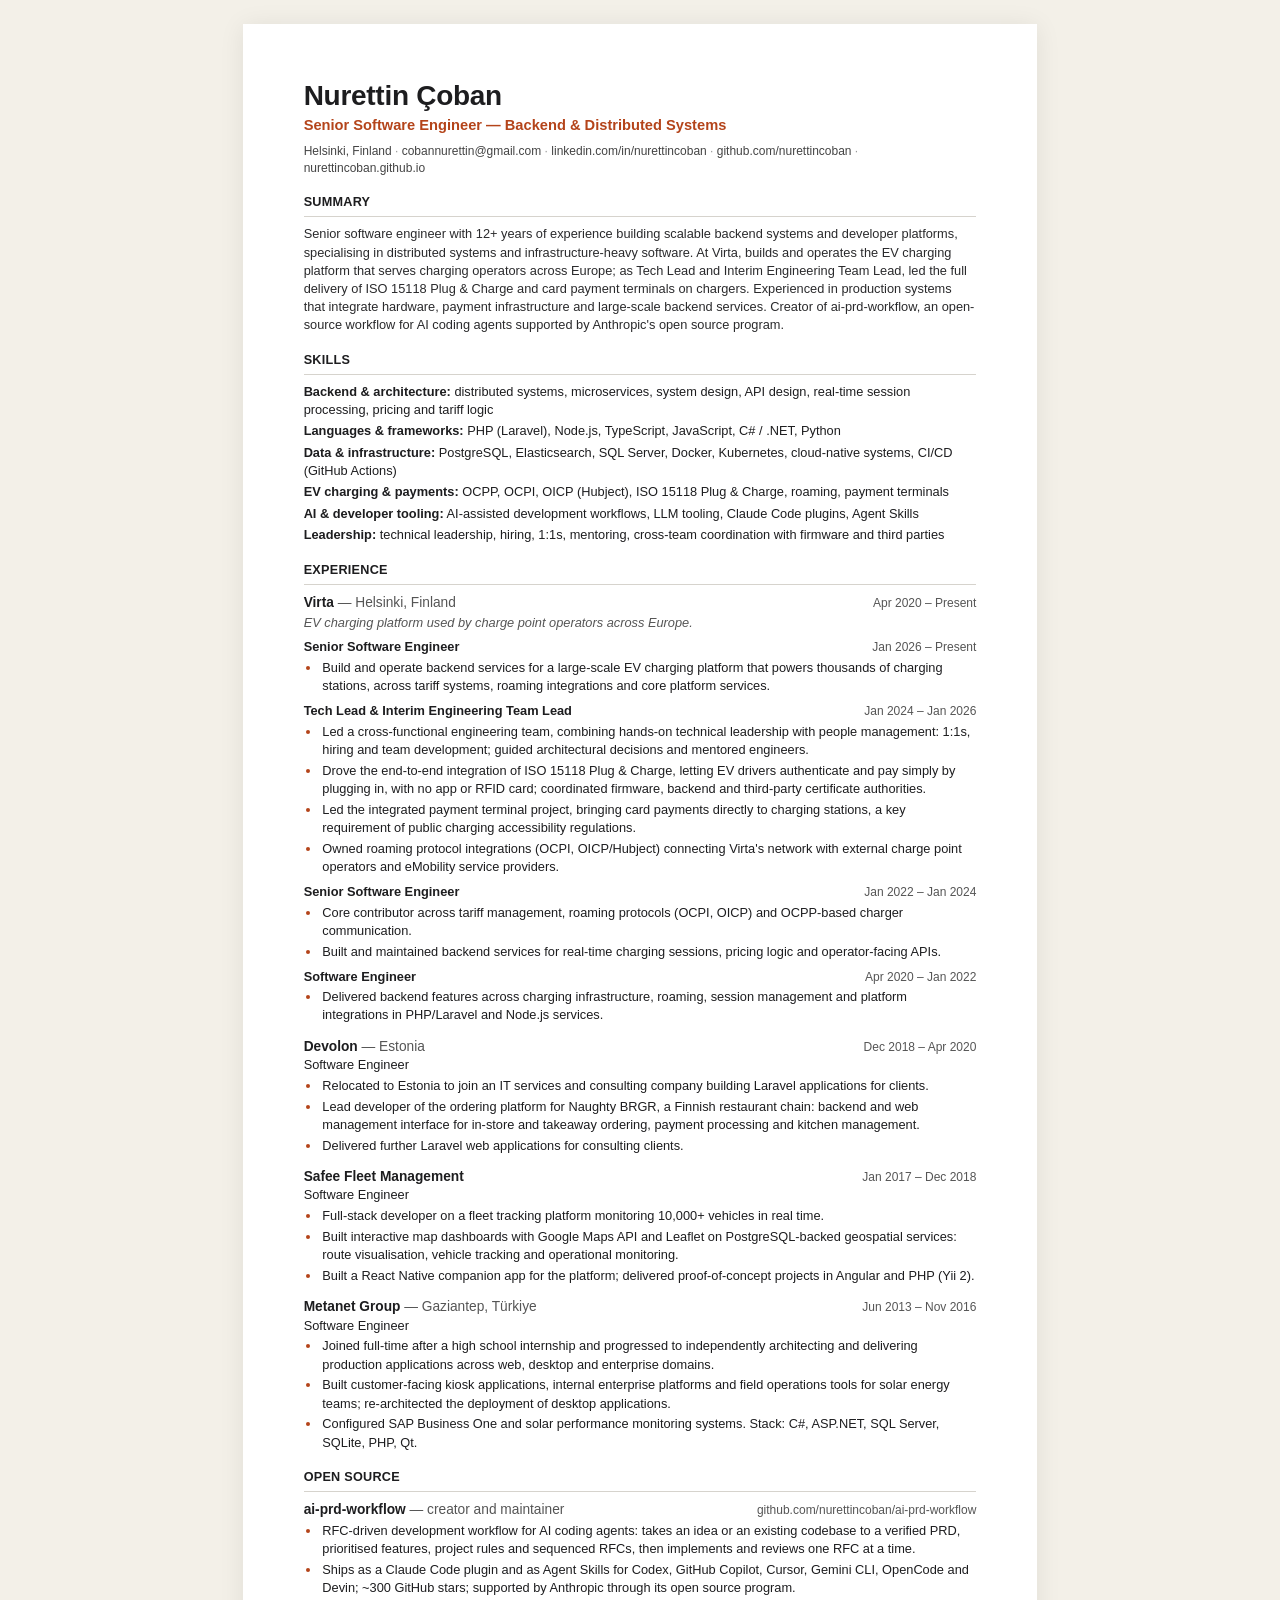
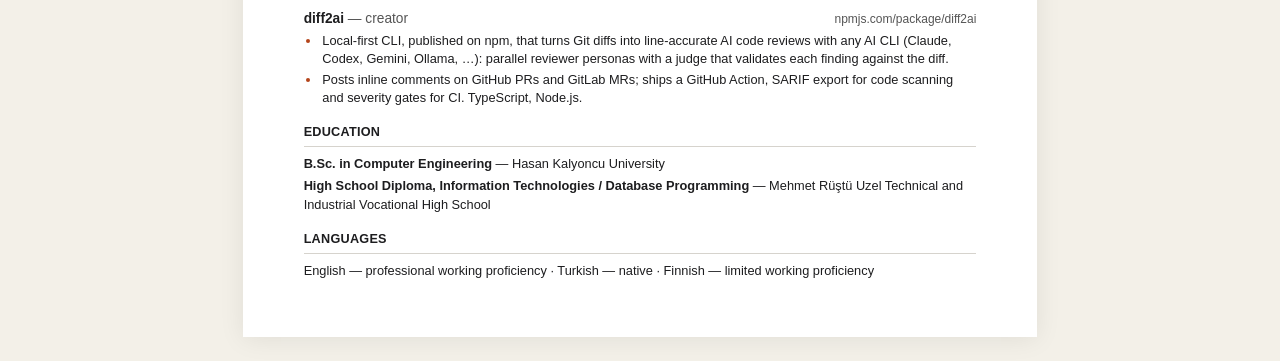
==== cv/index.html @ 09ffbfa0 "Organise the site into modules; drawn music 3 dB quieter One 1,520-line HTML file becomes a small, d" ====
<!doctype html>
<html lang="en">
<head>
<meta charset="utf-8">
<meta name="viewport" content="width=device-width, initial-scale=1">
<title>Nurettin Çoban — CV</title>
<!--
  The CV: this file is the source (and the web version, at /cv/); the PDF is printed
  from it. After editing, from the repository root:
    msedge --headless=new --no-pdf-header-footer --print-to-pdf=cv/nurettin-coban-cv.pdf cv/index.html
  Written for applicant tracking systems as much as for people: one column,
  standard section names, real text (no icons, tables or text in images), and
  the technologies spelled out where a recruiter's search would look for them.
-->
<style>
@page { size: A4; margin: 15mm 16mm 14mm; }
* { box-sizing: border-box; }
html { -webkit-print-color-adjust: exact; print-color-adjust: exact; }
body {
  margin: 0 auto; max-width: 178mm; color: #1d1d1f;
  font: 9.6pt/1.42 "Segoe UI", "Helvetica Neue", Arial, sans-serif;
}
a { color: inherit; text-decoration: none; }
header { margin-bottom: 10pt; }
h1 { font-size: 21pt; line-height: 1.1; letter-spacing: -.01em; margin: 0 0 3pt; font-weight: 700; }
.headline { font-size: 11pt; font-weight: 600; color: #b4441a; margin: 0 0 5pt; }
.contact { font-size: 9pt; color: #444; margin: 0; }
.contact span + span::before { content: "  ·  "; color: #999; }

h2 {
  font-size: 9.5pt; font-weight: 700; letter-spacing: .02em; text-transform: uppercase; color: #1d1d1f;
  margin: 13pt 0 6pt; padding-bottom: 3pt; border-bottom: 1px solid #d6d3cd;
}
p { margin: 0; }
.summary { color: #2a2a2c; }

.skills { margin: 0; padding: 0; list-style: none; }
.skills li { margin: 0 0 2.5pt; }
.skills b { font-weight: 600; }

.job { break-inside: avoid; margin-bottom: 9pt; }
.job:last-child { margin-bottom: 0; }
.line { display: flex; justify-content: space-between; align-items: baseline; gap: 12pt; }
.org { font-weight: 700; font-size: 10.3pt; }
.org .where { font-weight: 400; color: #555; }
.when { font-size: 9pt; color: #555; white-space: nowrap; font-variant-numeric: tabular-nums; }
.context { color: #555; font-style: italic; margin: 1pt 0 3pt; }
.role { margin-top: 5pt; }
.role .title { font-weight: 600; }
ul.points { margin: 2pt 0 0; padding-left: 13pt; }
ul.points li { margin: 0 0 2pt; padding-left: 1pt; }
ul.points li::marker { color: #b4441a; }

.compact p + p { margin-top: 3pt; }
.compact b { font-weight: 600; }

@media screen {
  body { padding: 40px 16px; }
  html { background: #f3f0e8; }
  body { background: #fff; padding: 15mm 16mm; margin: 24px auto; box-shadow: 0 2px 24px rgba(0,0,0,.08); max-width: 210mm; }
}
</style>
</head>
<body>

<header>
  <h1>Nurettin Çoban</h1>
  <p class="headline">Senior Software Engineer — Backend &amp; Distributed Systems</p>
  <p class="contact">
    <span>Helsinki, Finland</span><span><a href="mailto:cobannurettin@gmail.com">cobannurettin@gmail.com</a></span><span><a href="https://www.linkedin.com/in/nurettincoban/">linkedin.com/in/nurettincoban</a></span><span><a href="https://github.com/nurettincoban">github.com/nurettincoban</a></span><span><a href="https://nurettincoban.github.io/">nurettincoban.github.io</a></span>
  </p>
</header>

<h2>Summary</h2>
<p class="summary">Senior software engineer with 12+ years of experience building scalable backend systems and developer platforms, specialising in distributed systems and infrastructure-heavy software. At Virta, builds and operates the EV charging platform that serves charging operators across Europe; as Tech Lead and Interim Engineering Team Lead, led the full delivery of ISO 15118 Plug &amp; Charge and card payment terminals on chargers. Experienced in production systems that integrate hardware, payment infrastructure and large-scale backend services. Creator of ai-prd-workflow, an open-source workflow for AI coding agents supported by Anthropic's open source program.</p>

<h2>Skills</h2>
<ul class="skills">
  <li><b>Backend &amp; architecture:</b> distributed systems, microservices, system design, API design, real-time session processing, pricing and tariff logic</li>
  <li><b>Languages &amp; frameworks:</b> PHP (Laravel), Node.js, TypeScript, JavaScript, C# / .NET, Python</li>
  <li><b>Data &amp; infrastructure:</b> PostgreSQL, Elasticsearch, SQL Server, Docker, Kubernetes, cloud-native systems, CI/CD (GitHub Actions)</li>
  <li><b>EV charging &amp; payments:</b> OCPP, OCPI, OICP (Hubject), ISO 15118 Plug &amp; Charge, roaming, payment terminals</li>
  <li><b>AI &amp; developer tooling:</b> AI-assisted development workflows, LLM tooling, Claude Code plugins, Agent Skills</li>
  <li><b>Leadership:</b> technical leadership, hiring, 1:1s, mentoring, cross-team coordination with firmware and third parties</li>
</ul>

<h2>Experience</h2>

<div class="job">
  <div class="line"><span class="org">Virta <span class="where">— Helsinki, Finland</span></span><span class="when">Apr 2020 – Present</span></div>
  <p class="context">EV charging platform used by charge point operators across Europe.</p>

  <div class="role">
    <div class="line"><span class="title">Senior Software Engineer</span><span class="when">Jan 2026 – Present</span></div>
    <ul class="points">
      <li>Build and operate backend services for a large-scale EV charging platform that powers thousands of charging stations, across tariff systems, roaming integrations and core platform services.</li>
    </ul>
  </div>

  <div class="role">
    <div class="line"><span class="title">Tech Lead &amp; Interim Engineering Team Lead</span><span class="when">Jan 2024 – Jan 2026</span></div>
    <ul class="points">
      <li>Led a cross-functional engineering team, combining hands-on technical leadership with people management: 1:1s, hiring and team development; guided architectural decisions and mentored engineers.</li>
      <li>Drove the end-to-end integration of ISO 15118 Plug &amp; Charge, letting EV drivers authenticate and pay simply by plugging in, with no app or RFID card; coordinated firmware, backend and third-party certificate authorities.</li>
      <li>Led the integrated payment terminal project, bringing card payments directly to charging stations, a key requirement of public charging accessibility regulations.</li>
      <li>Owned roaming protocol integrations (OCPI, OICP/Hubject) connecting Virta's network with external charge point operators and eMobility service providers.</li>
    </ul>
  </div>

  <div class="role">
    <div class="line"><span class="title">Senior Software Engineer</span><span class="when">Jan 2022 – Jan 2024</span></div>
    <ul class="points">
      <li>Core contributor across tariff management, roaming protocols (OCPI, OICP) and OCPP-based charger communication.</li>
      <li>Built and maintained backend services for real-time charging sessions, pricing logic and operator-facing APIs.</li>
    </ul>
  </div>

  <div class="role">
    <div class="line"><span class="title">Software Engineer</span><span class="when">Apr 2020 – Jan 2022</span></div>
    <ul class="points">
      <li>Delivered backend features across charging infrastructure, roaming, session management and platform integrations in PHP/Laravel and Node.js services.</li>
    </ul>
  </div>
</div>

<div class="job">
  <div class="line"><span class="org">Devolon <span class="where">— Estonia</span></span><span class="when">Dec 2018 – Apr 2020</span></div>
  <div class="line"><span class="title">Software Engineer</span></div>
  <ul class="points">
    <li>Relocated to Estonia to join an IT services and consulting company building Laravel applications for clients.</li>
    <li>Lead developer of the ordering platform for Naughty BRGR, a Finnish restaurant chain: backend and web management interface for in-store and takeaway ordering, payment processing and kitchen management.</li>
    <li>Delivered further Laravel web applications for consulting clients.</li>
  </ul>
</div>

<div class="job">
  <div class="line"><span class="org">Safee Fleet Management</span><span class="when">Jan 2017 – Dec 2018</span></div>
  <div class="line"><span class="title">Software Engineer</span></div>
  <ul class="points">
    <li>Full-stack developer on a fleet tracking platform monitoring 10,000+ vehicles in real time.</li>
    <li>Built interactive map dashboards with Google Maps API and Leaflet on PostgreSQL-backed geospatial services: route visualisation, vehicle tracking and operational monitoring.</li>
    <li>Built a React Native companion app for the platform; delivered proof-of-concept projects in Angular and PHP (Yii 2).</li>
  </ul>
</div>

<div class="job">
  <div class="line"><span class="org">Metanet Group <span class="where">— Gaziantep, Türkiye</span></span><span class="when">Jun 2013 – Nov 2016</span></div>
  <div class="line"><span class="title">Software Engineer</span></div>
  <ul class="points">
    <li>Joined full-time after a high school internship and progressed to independently architecting and delivering production applications across web, desktop and enterprise domains.</li>
    <li>Built customer-facing kiosk applications, internal enterprise platforms and field operations tools for solar energy teams; re-architected the deployment of desktop applications.</li>
    <li>Configured SAP Business One and solar performance monitoring systems. Stack: C#, ASP.NET, SQL Server, SQLite, PHP, Qt.</li>
  </ul>
</div>

<h2>Open Source</h2>

<div class="job">
  <div class="line"><span class="org">ai-prd-workflow <span class="where">— creator and maintainer</span></span><span class="when"><a href="https://github.com/nurettincoban/ai-prd-workflow">github.com/nurettincoban/ai-prd-workflow</a></span></div>
  <ul class="points">
    <li>RFC-driven development workflow for AI coding agents: takes an idea or an existing codebase to a verified PRD, prioritised features, project rules and sequenced RFCs, then implements and reviews one RFC at a time.</li>
    <li>Ships as a Claude Code plugin and as Agent Skills for Codex, GitHub Copilot, Cursor, Gemini CLI, OpenCode and Devin; ~300 GitHub stars; supported by Anthropic through its open source program.</li>
  </ul>
</div>

<div class="job">
  <div class="line"><span class="org">diff2ai <span class="where">— creator</span></span><span class="when"><a href="https://www.npmjs.com/package/diff2ai">npmjs.com/package/diff2ai</a></span></div>
  <ul class="points">
    <li>Local-first CLI, published on npm, that turns Git diffs into line-accurate AI code reviews with any AI CLI (Claude, Codex, Gemini, Ollama, …): parallel reviewer personas with a judge that validates each finding against the diff.</li>
    <li>Posts inline comments on GitHub PRs and GitLab MRs; ships a GitHub Action, SARIF export for code scanning and severity gates for CI. TypeScript, Node.js.</li>
  </ul>
</div>

<h2>Education</h2>
<div class="compact">
  <p><b>B.Sc. in Computer Engineering</b> — Hasan Kalyoncu University</p>
  <p><b>High School Diploma, Information Technologies / Database Programming</b> — Mehmet Rüştü Uzel Technical and Industrial Vocational High School</p>
</div>

<h2>Languages</h2>
<p>English — professional working proficiency · Turkish — native · Finnish — limited working proficiency</p>


</body>
</html>
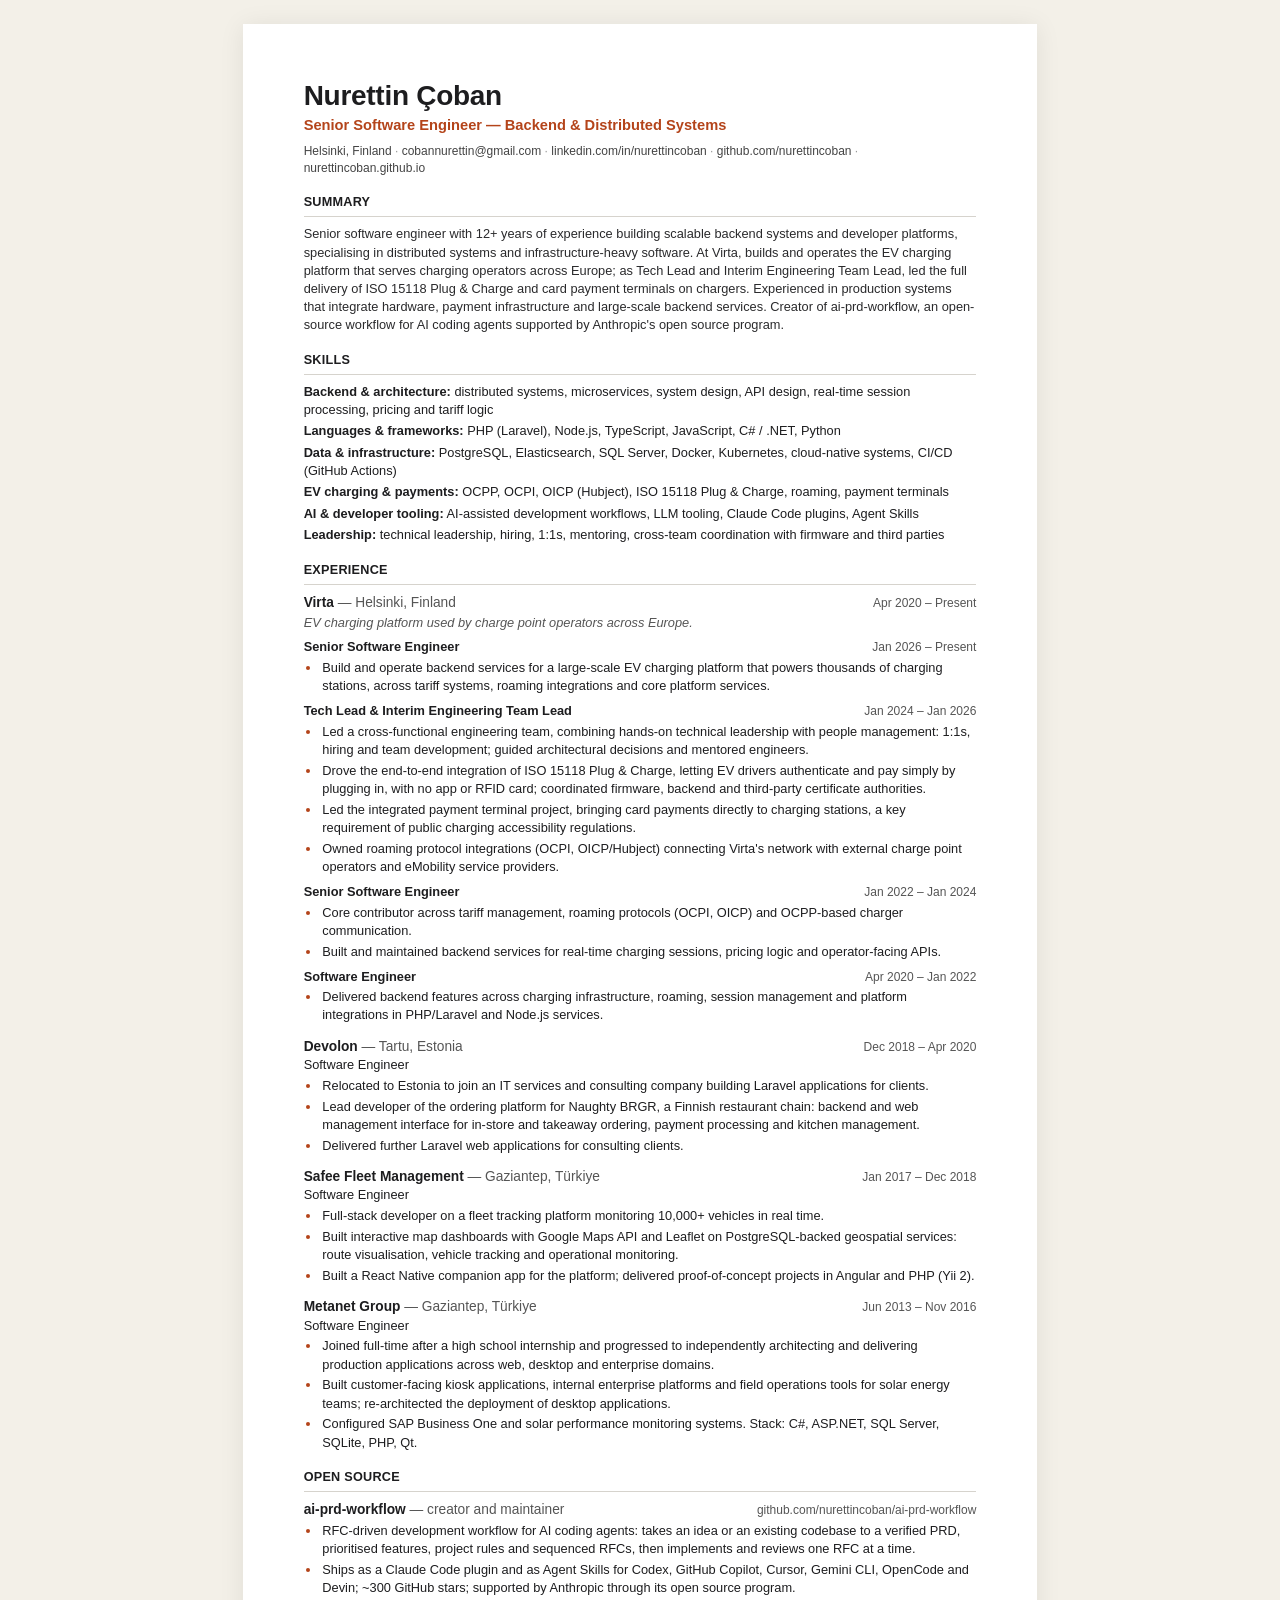
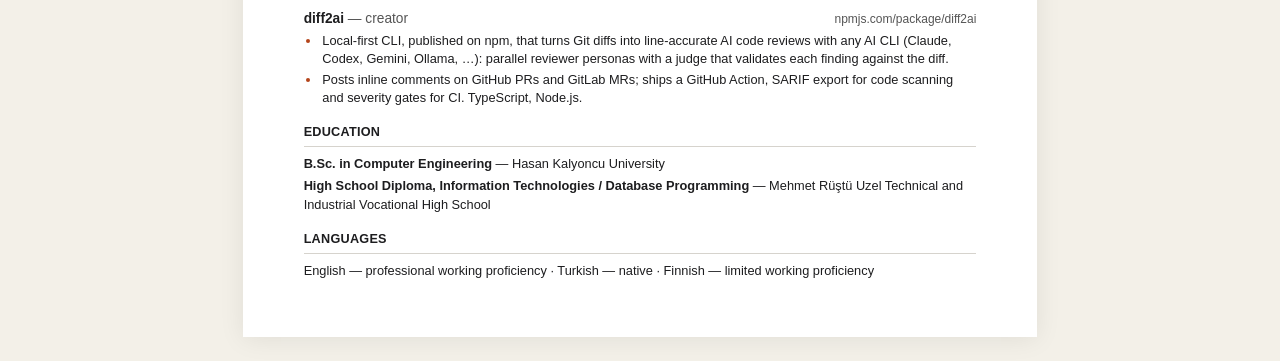
==== commit d6e20118: "Experience: a city and country for every job Virta, Helsinki, Finland; Devolon, Tartu, Estonia; Safe" ====
--- a/cv/index.html
+++ b/cv/index.html
@@ -124,7 +124,7 @@
 </div>
 
 <div class="job">
-  <div class="line"><span class="org">Devolon <span class="where">— Estonia</span></span><span class="when">Dec 2018 – Apr 2020</span></div>
+  <div class="line"><span class="org">Devolon <span class="where">— Tartu, Estonia</span></span><span class="when">Dec 2018 – Apr 2020</span></div>
   <div class="line"><span class="title">Software Engineer</span></div>
   <ul class="points">
     <li>Relocated to Estonia to join an IT services and consulting company building Laravel applications for clients.</li>
@@ -134,7 +134,7 @@
 </div>
 
 <div class="job">
-  <div class="line"><span class="org">Safee Fleet Management</span><span class="when">Jan 2017 – Dec 2018</span></div>
+  <div class="line"><span class="org">Safee Fleet Management <span class="where">— Gaziantep, Türkiye</span></span><span class="when">Jan 2017 – Dec 2018</span></div>
   <div class="line"><span class="title">Software Engineer</span></div>
   <ul class="points">
     <li>Full-stack developer on a fleet tracking platform monitoring 10,000+ vehicles in real time.</li>
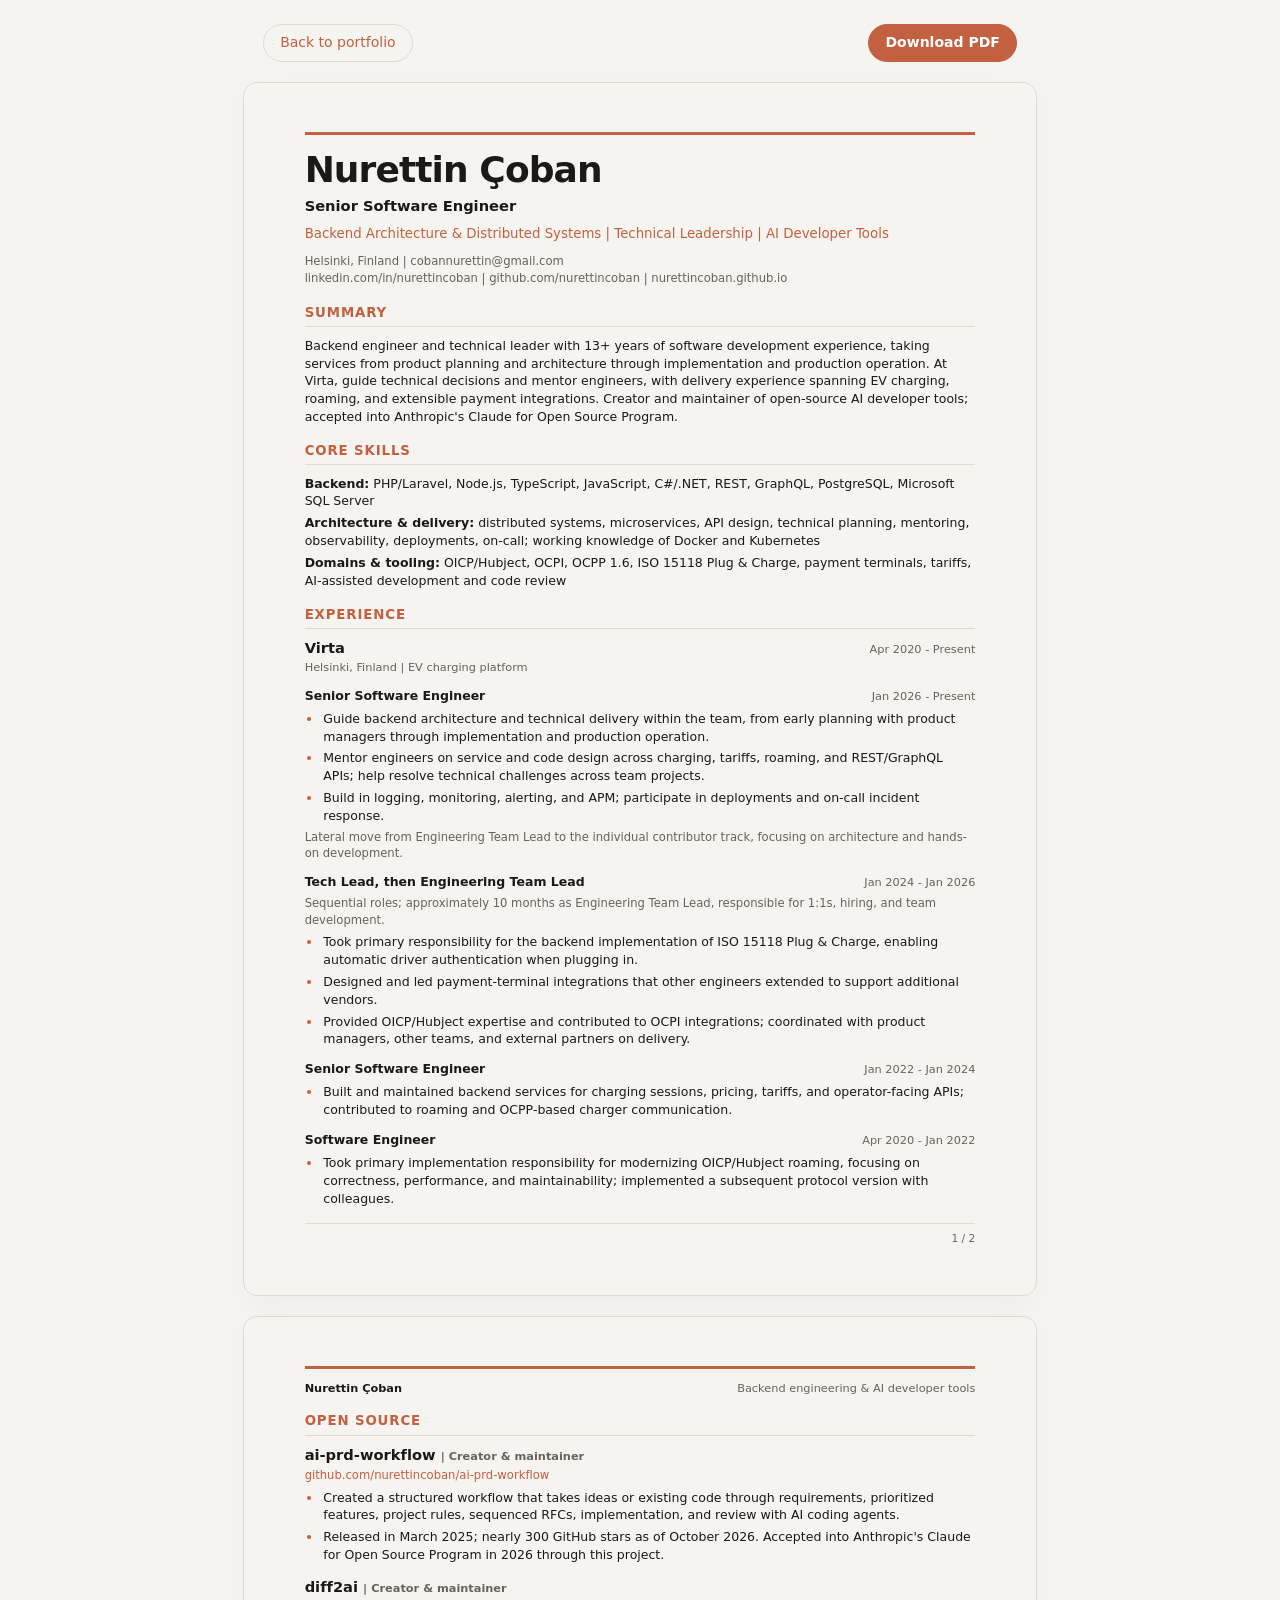
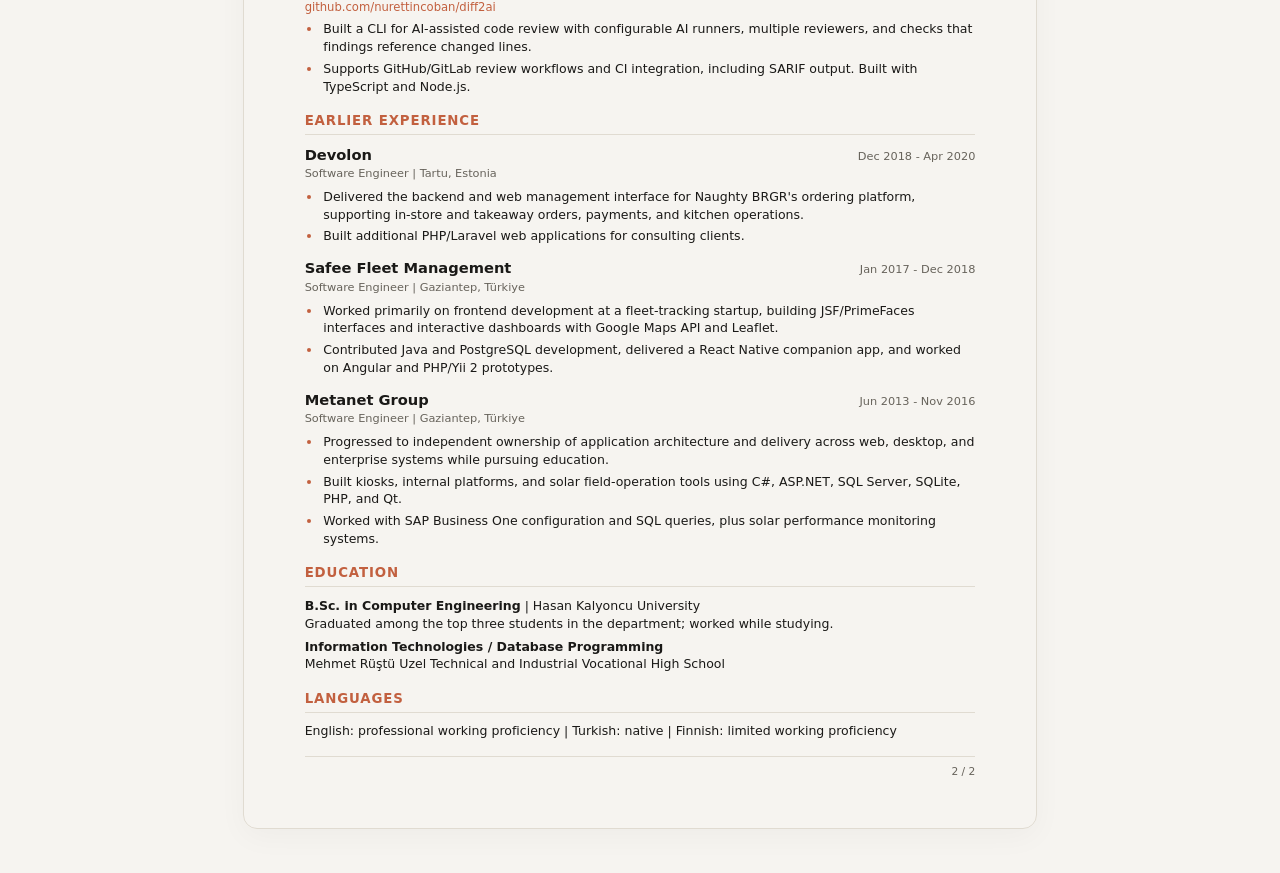
==== commit bfff681e: "Refresh CV content and match the portfolio theme" ====
--- a/cv/index.html
+++ b/cv/index.html
@@ -3,183 +3,203 @@
 <head>
 <meta charset="utf-8">
 <meta name="viewport" content="width=device-width, initial-scale=1">
-<title>Nurettin Çoban — CV</title>
-<!--
-  The CV: this file is the source (and the web version, at /cv/); the PDF is printed
-  from it. After editing, from the repository root:
-    msedge --headless=new --no-pdf-header-footer --print-to-pdf=cv/nurettin-coban-cv.pdf cv/index.html
-  Written for applicant tracking systems as much as for people: one column,
-  standard section names, real text (no icons, tables or text in images), and
-  the technologies spelled out where a recruiter's search would look for them.
--->
+<meta name="description" content="Nurettin Çoban: backend architecture, technical leadership, and open-source AI developer tools. Curriculum vitae.">
+<title>Nurettin Çoban - CV</title>
+<!-- This is the editable source for the downloadable PDF. Print at A4, 100% scale,
+     with background graphics enabled and browser headers/footers disabled.
+     Keep text in document order for screen readers and applicant tracking systems. -->
 <style>
-@page { size: A4; margin: 15mm 16mm 14mm; }
+:root {
+  /* The light palette and typography from assets/css/site.css. */
+  --bg: #f6f4f0; --text: #1a1917; --muted: #67635b;
+  --border: #e0dbd1; --accent: #c2603f;
+  color-scheme: light;
+}
+@page { size: A4; margin: 13mm 16mm; }
 * { box-sizing: border-box; }
-html { -webkit-print-color-adjust: exact; print-color-adjust: exact; }
+html { background: var(--bg); print-color-adjust: exact; -webkit-print-color-adjust: exact; }
 body {
-  margin: 0 auto; max-width: 178mm; color: #1d1d1f;
-  font: 9.6pt/1.42 "Segoe UI", "Helvetica Neue", Arial, sans-serif;
-}
-a { color: inherit; text-decoration: none; }
-header { margin-bottom: 10pt; }
-h1 { font-size: 21pt; line-height: 1.1; letter-spacing: -.01em; margin: 0 0 3pt; font-weight: 700; }
-.headline { font-size: 11pt; font-weight: 600; color: #b4441a; margin: 0 0 5pt; }
-.contact { font-size: 9pt; color: #444; margin: 0; }
-.contact span + span::before { content: "  ·  "; color: #999; }
-
+  margin: 0; color: var(--text); background: var(--bg);
+  font: 9.4pt/1.42 "Segoe UI", ui-sans-serif, system-ui, -apple-system, Arial, sans-serif;
+  font-variant-ligatures: none;
+}
+a { color: var(--accent); text-decoration: none; }
+p { margin: 0; }
+header { border-top: 3px solid var(--accent); padding-top: 11pt; margin-bottom: 13pt; }
+h1 { font-size: 27pt; line-height: 1.1; letter-spacing: -.025em; margin: 0 0 5pt; }
+.headline { font-size: 11pt; font-weight: 600; margin-bottom: 6pt; }
+.focus { color: var(--accent); font-size: 10pt; margin-bottom: 7pt; }
+.contact { font-size: 8.7pt; line-height: 1.5; color: var(--muted); }
+.contact a { color: inherit; }
 h2 {
-  font-size: 9.5pt; font-weight: 700; letter-spacing: .02em; text-transform: uppercase; color: #1d1d1f;
-  margin: 13pt 0 6pt; padding-bottom: 3pt; border-bottom: 1px solid #d6d3cd;
-}
-p { margin: 0; }
-.summary { color: #2a2a2c; }
-
+  margin: 13pt 0 7pt; padding-bottom: 4pt; border-bottom: 1px solid var(--border);
+  color: var(--accent); font-size: 10pt; line-height: 1.2; letter-spacing: .065em;
+  text-transform: uppercase; break-after: avoid;
+}
+h3 { margin: 0; font-size: 11pt; line-height: 1.3; }
+.line { display: flex; justify-content: space-between; align-items: baseline; gap: 10pt; }
+.when, .location { color: var(--muted); font-size: 8.5pt; }
+.when { white-space: nowrap; font-variant-numeric: tabular-nums; }
+.location { margin: 1pt 0 5pt; }
+.role { margin-top: 9pt; break-inside: avoid; }
+.role .title { font-weight: 650; }
+.note { color: var(--muted); font-size: 8.7pt; margin: 3pt 0; }
+.points { margin: 4pt 0 0; padding-left: 13pt; }
+.points li { margin-bottom: 3pt; padding-left: 1pt; }
+.points li::marker { color: var(--accent); }
 .skills { margin: 0; padding: 0; list-style: none; }
-.skills li { margin: 0 0 2.5pt; }
-.skills b { font-weight: 600; }
-
-.job { break-inside: avoid; margin-bottom: 9pt; }
-.job:last-child { margin-bottom: 0; }
-.line { display: flex; justify-content: space-between; align-items: baseline; gap: 12pt; }
-.org { font-weight: 700; font-size: 10.3pt; }
-.org .where { font-weight: 400; color: #555; }
-.when { font-size: 9pt; color: #555; white-space: nowrap; font-variant-numeric: tabular-nums; }
-.context { color: #555; font-style: italic; margin: 1pt 0 3pt; }
-.role { margin-top: 5pt; }
-.role .title { font-weight: 600; }
-ul.points { margin: 2pt 0 0; padding-left: 13pt; }
-ul.points li { margin: 0 0 2pt; padding-left: 1pt; }
-ul.points li::marker { color: #b4441a; }
-
-.compact p + p { margin-top: 3pt; }
-.compact b { font-weight: 600; }
-
+.skills li { margin-bottom: 3pt; }
+.skills b { font-weight: 650; }
+.job, .project { margin-bottom: 10pt; break-inside: avoid; }
+.project .repo { font-size: 8.7pt; margin: 2pt 0; }
+.page { position: relative; }
+.page + .page { break-before: page; }
+.continued { display: flex; justify-content: space-between; border-top: 3px solid var(--accent); padding-top: 8pt; margin-bottom: 12pt; color: var(--muted); font-size: 8.5pt; }
+.continued b { color: var(--text); font-weight: 650; }
+.compact p + p { margin-top: 4pt; }
+.page-number { margin-top: 12pt; border-top: 1px solid var(--border); padding-top: 5pt; font-size: 8pt; color: var(--muted); text-align: right; }
+.actions { display: flex; justify-content: space-between; gap: 12px; max-width: 210mm; margin: 24px auto 0; padding: 0 20px; font-size: 14px; }
+.actions a { padding: 8px 16px; border: 1px solid var(--border); border-radius: 999px; }
+.actions .download { background: var(--accent); color: white; border-color: var(--accent); font-weight: 600; }
 @media screen {
-  body { padding: 40px 16px; }
-  html { background: #f3f0e8; }
-  body { background: #fff; padding: 15mm 16mm; margin: 24px auto; box-shadow: 0 2px 24px rgba(0,0,0,.08); max-width: 210mm; }
-}
+  body { padding-bottom: 24px; }
+  .page { max-width: 210mm; margin: 20px auto; padding: 13mm 16mm; border: 1px solid var(--border); border-radius: 14px; box-shadow: 0 8px 30px #1a191709; }
+}
+@media screen and (max-width: 600px) {
+  .page { margin: 12px; padding: 24px 20px; }
+  .line { flex-wrap: wrap; gap: 2pt 8pt; }
+  h1 { font-size: 25pt; }
+  .contact { overflow-wrap: anywhere; }
+  .continued { gap: 8pt; }
+}
+@media print { .actions { display: none; } }
 </style>
 </head>
 <body>
-
+<nav class="actions" aria-label="CV actions">
+  <a href="../">Back to portfolio</a>
+  <a class="download" href="nurettin-coban-cv.pdf" download="Nurettin-Coban-CV.pdf">Download PDF</a>
+</nav>
+<main>
+<section class="page" aria-label="Profile and Virta experience">
 <header>
   <h1>Nurettin Çoban</h1>
-  <p class="headline">Senior Software Engineer — Backend &amp; Distributed Systems</p>
-  <p class="contact">
-    <span>Helsinki, Finland</span><span><a href="mailto:cobannurettin@gmail.com">cobannurettin@gmail.com</a></span><span><a href="https://www.linkedin.com/in/nurettincoban/">linkedin.com/in/nurettincoban</a></span><span><a href="https://github.com/nurettincoban">github.com/nurettincoban</a></span><span><a href="https://nurettincoban.github.io/">nurettincoban.github.io</a></span>
-  </p>
+  <p class="headline">Senior Software Engineer</p>
+  <p class="focus">Backend Architecture &amp; Distributed Systems | Technical Leadership | AI Developer Tools</p>
+  <p class="contact">Helsinki, Finland | <a href="mailto:cobannurettin@gmail.com">cobannurettin@gmail.com</a><br>
+    <a href="https://www.linkedin.com/in/nurettincoban/">linkedin.com/in/nurettincoban</a> |
+    <a href="https://github.com/nurettincoban">github.com/nurettincoban</a> |
+    <a href="https://nurettincoban.github.io/">nurettincoban.github.io</a></p>
 </header>
 
 <h2>Summary</h2>
-<p class="summary">Senior software engineer with 12+ years of experience building scalable backend systems and developer platforms, specialising in distributed systems and infrastructure-heavy software. At Virta, builds and operates the EV charging platform that serves charging operators across Europe; as Tech Lead and Interim Engineering Team Lead, led the full delivery of ISO 15118 Plug &amp; Charge and card payment terminals on chargers. Experienced in production systems that integrate hardware, payment infrastructure and large-scale backend services. Creator of ai-prd-workflow, an open-source workflow for AI coding agents supported by Anthropic's open source program.</p>
-
-<h2>Skills</h2>
+<p>Backend engineer and technical leader with 13+ years of software development experience, taking services from product planning and architecture through implementation and production operation. At Virta, guide technical decisions and mentor engineers, with delivery experience spanning EV charging, roaming, and extensible payment integrations. Creator and maintainer of open-source AI developer tools; accepted into Anthropic's Claude for Open Source Program.</p>
+
+<h2>Core Skills</h2>
 <ul class="skills">
-  <li><b>Backend &amp; architecture:</b> distributed systems, microservices, system design, API design, real-time session processing, pricing and tariff logic</li>
-  <li><b>Languages &amp; frameworks:</b> PHP (Laravel), Node.js, TypeScript, JavaScript, C# / .NET, Python</li>
-  <li><b>Data &amp; infrastructure:</b> PostgreSQL, Elasticsearch, SQL Server, Docker, Kubernetes, cloud-native systems, CI/CD (GitHub Actions)</li>
-  <li><b>EV charging &amp; payments:</b> OCPP, OCPI, OICP (Hubject), ISO 15118 Plug &amp; Charge, roaming, payment terminals</li>
-  <li><b>AI &amp; developer tooling:</b> AI-assisted development workflows, LLM tooling, Claude Code plugins, Agent Skills</li>
-  <li><b>Leadership:</b> technical leadership, hiring, 1:1s, mentoring, cross-team coordination with firmware and third parties</li>
+  <li><b>Backend:</b> PHP/Laravel, Node.js, TypeScript, JavaScript, C#/.NET, REST, GraphQL, PostgreSQL, Microsoft SQL Server</li>
+  <li><b>Architecture &amp; delivery:</b> distributed systems, microservices, API design, technical planning, mentoring, observability, deployments, on-call; working knowledge of Docker and Kubernetes</li>
+  <li><b>Domains &amp; tooling:</b> OICP/Hubject, OCPI, OCPP 1.6, ISO 15118 Plug &amp; Charge, payment terminals, tariffs, AI-assisted development and code review</li>
 </ul>
 
 <h2>Experience</h2>
-
+<div class="line"><h3>Virta</h3><span class="when">Apr 2020 - Present</span></div>
+<p class="location">Helsinki, Finland | EV charging platform</p>
+
+<div class="role">
+  <div class="line"><span class="title">Senior Software Engineer</span><span class="when">Jan 2026 - Present</span></div>
+  <ul class="points">
+    <li>Guide backend architecture and technical delivery within the team, from early planning with product managers through implementation and production operation.</li>
+    <li>Mentor engineers on service and code design across charging, tariffs, roaming, and REST/GraphQL APIs; help resolve technical challenges across team projects.</li>
+    <li>Build in logging, monitoring, alerting, and APM; participate in deployments and on-call incident response.</li>
+  </ul>
+  <p class="note">Lateral move from Engineering Team Lead to the individual contributor track, focusing on architecture and hands-on development.</p>
+</div>
+
+<div class="role">
+  <div class="line"><span class="title">Tech Lead, then Engineering Team Lead</span><span class="when">Jan 2024 - Jan 2026</span></div>
+  <p class="note">Sequential roles; approximately 10 months as Engineering Team Lead, responsible for 1:1s, hiring, and team development.</p>
+  <ul class="points">
+    <li>Took primary responsibility for the backend implementation of ISO 15118 Plug &amp; Charge, enabling automatic driver authentication when plugging in.</li>
+    <li>Designed and led payment-terminal integrations that other engineers extended to support additional vendors.</li>
+    <li>Provided OICP/Hubject expertise and contributed to OCPI integrations; coordinated with product managers, other teams, and external partners on delivery.</li>
+  </ul>
+</div>
+
+<div class="role">
+  <div class="line"><span class="title">Senior Software Engineer</span><span class="when">Jan 2022 - Jan 2024</span></div>
+  <ul class="points">
+    <li>Built and maintained backend services for charging sessions, pricing, tariffs, and operator-facing APIs; contributed to roaming and OCPP-based charger communication.</li>
+  </ul>
+</div>
+
+<div class="role">
+  <div class="line"><span class="title">Software Engineer</span><span class="when">Apr 2020 - Jan 2022</span></div>
+  <ul class="points">
+    <li>Took primary implementation responsibility for modernizing OICP/Hubject roaming, focusing on correctness, performance, and maintainability; implemented a subsequent protocol version with colleagues.</li>
+  </ul>
+</div>
+<p class="page-number" aria-label="Page 1 of 2">1 / 2</p>
+</section>
+
+<section class="page" aria-label="Open source, earlier experience, and education">
+<div class="continued"><b>Nurettin Çoban</b><span>Backend engineering &amp; AI developer tools</span></div>
+
+<h2>Open Source</h2>
+<div class="project">
+  <h3>ai-prd-workflow <span class="location">| Creator &amp; maintainer</span></h3>
+  <p class="repo"><a href="https://github.com/nurettincoban/ai-prd-workflow">github.com/nurettincoban/ai-prd-workflow</a></p>
+  <ul class="points">
+    <li>Created a structured workflow that takes ideas or existing code through requirements, prioritized features, project rules, sequenced RFCs, implementation, and review with AI coding agents.</li>
+    <li>Released in March 2025; nearly 300 GitHub stars as of October 2026. Accepted into Anthropic's Claude for Open Source Program in 2026 through this project.</li>
+  </ul>
+</div>
+<div class="project">
+  <h3>diff2ai <span class="location">| Creator &amp; maintainer</span></h3>
+  <p class="repo"><a href="https://github.com/nurettincoban/diff2ai">github.com/nurettincoban/diff2ai</a></p>
+  <ul class="points">
+    <li>Built a CLI for AI-assisted code review with configurable AI runners, multiple reviewers, and checks that findings reference changed lines.</li>
+    <li>Supports GitHub/GitLab review workflows and CI integration, including SARIF output. Built with TypeScript and Node.js.</li>
+  </ul>
+</div>
+
+<h2>Earlier Experience</h2>
 <div class="job">
-  <div class="line"><span class="org">Virta <span class="where">— Helsinki, Finland</span></span><span class="when">Apr 2020 – Present</span></div>
-  <p class="context">EV charging platform used by charge point operators across Europe.</p>
-
-  <div class="role">
-    <div class="line"><span class="title">Senior Software Engineer</span><span class="when">Jan 2026 – Present</span></div>
-    <ul class="points">
-      <li>Build and operate backend services for a large-scale EV charging platform that powers thousands of charging stations, across tariff systems, roaming integrations and core platform services.</li>
-    </ul>
-  </div>
-
-  <div class="role">
-    <div class="line"><span class="title">Tech Lead &amp; Interim Engineering Team Lead</span><span class="when">Jan 2024 – Jan 2026</span></div>
-    <ul class="points">
-      <li>Led a cross-functional engineering team, combining hands-on technical leadership with people management: 1:1s, hiring and team development; guided architectural decisions and mentored engineers.</li>
-      <li>Drove the end-to-end integration of ISO 15118 Plug &amp; Charge, letting EV drivers authenticate and pay simply by plugging in, with no app or RFID card; coordinated firmware, backend and third-party certificate authorities.</li>
-      <li>Led the integrated payment terminal project, bringing card payments directly to charging stations, a key requirement of public charging accessibility regulations.</li>
-      <li>Owned roaming protocol integrations (OCPI, OICP/Hubject) connecting Virta's network with external charge point operators and eMobility service providers.</li>
-    </ul>
-  </div>
-
-  <div class="role">
-    <div class="line"><span class="title">Senior Software Engineer</span><span class="when">Jan 2022 – Jan 2024</span></div>
-    <ul class="points">
-      <li>Core contributor across tariff management, roaming protocols (OCPI, OICP) and OCPP-based charger communication.</li>
-      <li>Built and maintained backend services for real-time charging sessions, pricing logic and operator-facing APIs.</li>
-    </ul>
-  </div>
-
-  <div class="role">
-    <div class="line"><span class="title">Software Engineer</span><span class="when">Apr 2020 – Jan 2022</span></div>
-    <ul class="points">
-      <li>Delivered backend features across charging infrastructure, roaming, session management and platform integrations in PHP/Laravel and Node.js services.</li>
-    </ul>
-  </div>
-</div>
-
+  <div class="line"><h3>Devolon</h3><span class="when">Dec 2018 - Apr 2020</span></div>
+  <p class="location">Software Engineer | Tartu, Estonia</p>
+  <ul class="points">
+    <li>Delivered the backend and web management interface for Naughty BRGR's ordering platform, supporting in-store and takeaway orders, payments, and kitchen operations.</li>
+    <li>Built additional PHP/Laravel web applications for consulting clients.</li>
+  </ul>
+</div>
 <div class="job">
-  <div class="line"><span class="org">Devolon <span class="where">— Tartu, Estonia</span></span><span class="when">Dec 2018 – Apr 2020</span></div>
-  <div class="line"><span class="title">Software Engineer</span></div>
-  <ul class="points">
-    <li>Relocated to Estonia to join an IT services and consulting company building Laravel applications for clients.</li>
-    <li>Lead developer of the ordering platform for Naughty BRGR, a Finnish restaurant chain: backend and web management interface for in-store and takeaway ordering, payment processing and kitchen management.</li>
-    <li>Delivered further Laravel web applications for consulting clients.</li>
-  </ul>
-</div>
-
+  <div class="line"><h3>Safee Fleet Management</h3><span class="when">Jan 2017 - Dec 2018</span></div>
+  <p class="location">Software Engineer | Gaziantep, Türkiye</p>
+  <ul class="points">
+    <li>Worked primarily on frontend development at a fleet-tracking startup, building JSF/PrimeFaces interfaces and interactive dashboards with Google Maps API and Leaflet.</li>
+    <li>Contributed Java and PostgreSQL development, delivered a React Native companion app, and worked on Angular and PHP/Yii 2 prototypes.</li>
+  </ul>
+</div>
 <div class="job">
-  <div class="line"><span class="org">Safee Fleet Management <span class="where">— Gaziantep, Türkiye</span></span><span class="when">Jan 2017 – Dec 2018</span></div>
-  <div class="line"><span class="title">Software Engineer</span></div>
-  <ul class="points">
-    <li>Full-stack developer on a fleet tracking platform monitoring 10,000+ vehicles in real time.</li>
-    <li>Built interactive map dashboards with Google Maps API and Leaflet on PostgreSQL-backed geospatial services: route visualisation, vehicle tracking and operational monitoring.</li>
-    <li>Built a React Native companion app for the platform; delivered proof-of-concept projects in Angular and PHP (Yii 2).</li>
-  </ul>
-</div>
-
-<div class="job">
-  <div class="line"><span class="org">Metanet Group <span class="where">— Gaziantep, Türkiye</span></span><span class="when">Jun 2013 – Nov 2016</span></div>
-  <div class="line"><span class="title">Software Engineer</span></div>
-  <ul class="points">
-    <li>Joined full-time after a high school internship and progressed to independently architecting and delivering production applications across web, desktop and enterprise domains.</li>
-    <li>Built customer-facing kiosk applications, internal enterprise platforms and field operations tools for solar energy teams; re-architected the deployment of desktop applications.</li>
-    <li>Configured SAP Business One and solar performance monitoring systems. Stack: C#, ASP.NET, SQL Server, SQLite, PHP, Qt.</li>
-  </ul>
-</div>
-
-<h2>Open Source</h2>
-
-<div class="job">
-  <div class="line"><span class="org">ai-prd-workflow <span class="where">— creator and maintainer</span></span><span class="when"><a href="https://github.com/nurettincoban/ai-prd-workflow">github.com/nurettincoban/ai-prd-workflow</a></span></div>
-  <ul class="points">
-    <li>RFC-driven development workflow for AI coding agents: takes an idea or an existing codebase to a verified PRD, prioritised features, project rules and sequenced RFCs, then implements and reviews one RFC at a time.</li>
-    <li>Ships as a Claude Code plugin and as Agent Skills for Codex, GitHub Copilot, Cursor, Gemini CLI, OpenCode and Devin; ~300 GitHub stars; supported by Anthropic through its open source program.</li>
-  </ul>
-</div>
-
-<div class="job">
-  <div class="line"><span class="org">diff2ai <span class="where">— creator</span></span><span class="when"><a href="https://www.npmjs.com/package/diff2ai">npmjs.com/package/diff2ai</a></span></div>
-  <ul class="points">
-    <li>Local-first CLI, published on npm, that turns Git diffs into line-accurate AI code reviews with any AI CLI (Claude, Codex, Gemini, Ollama, …): parallel reviewer personas with a judge that validates each finding against the diff.</li>
-    <li>Posts inline comments on GitHub PRs and GitLab MRs; ships a GitHub Action, SARIF export for code scanning and severity gates for CI. TypeScript, Node.js.</li>
+  <div class="line"><h3>Metanet Group</h3><span class="when">Jun 2013 - Nov 2016</span></div>
+  <p class="location">Software Engineer | Gaziantep, Türkiye</p>
+  <ul class="points">
+    <li>Progressed to independent ownership of application architecture and delivery across web, desktop, and enterprise systems while pursuing education.</li>
+    <li>Built kiosks, internal platforms, and solar field-operation tools using C#, ASP.NET, SQL Server, SQLite, PHP, and Qt.</li>
+    <li>Worked with SAP Business One configuration and SQL queries, plus solar performance monitoring systems.</li>
   </ul>
 </div>
 
 <h2>Education</h2>
 <div class="compact">
-  <p><b>B.Sc. in Computer Engineering</b> — Hasan Kalyoncu University</p>
-  <p><b>High School Diploma, Information Technologies / Database Programming</b> — Mehmet Rüştü Uzel Technical and Industrial Vocational High School</p>
+  <p><b>B.Sc. in Computer Engineering</b> | Hasan Kalyoncu University<br>Graduated among the top three students in the department; worked while studying.</p>
+  <p><b>Information Technologies / Database Programming</b><br>Mehmet Rüştü Uzel Technical and Industrial Vocational High School</p>
 </div>
 
 <h2>Languages</h2>
-<p>English — professional working proficiency · Turkish — native · Finnish — limited working proficiency</p>
-
-
+<p>English: professional working proficiency | Turkish: native | Finnish: limited working proficiency</p>
+<p class="page-number" aria-label="Page 2 of 2">2 / 2</p>
+</section>
+</main>
 </body>
 </html>
